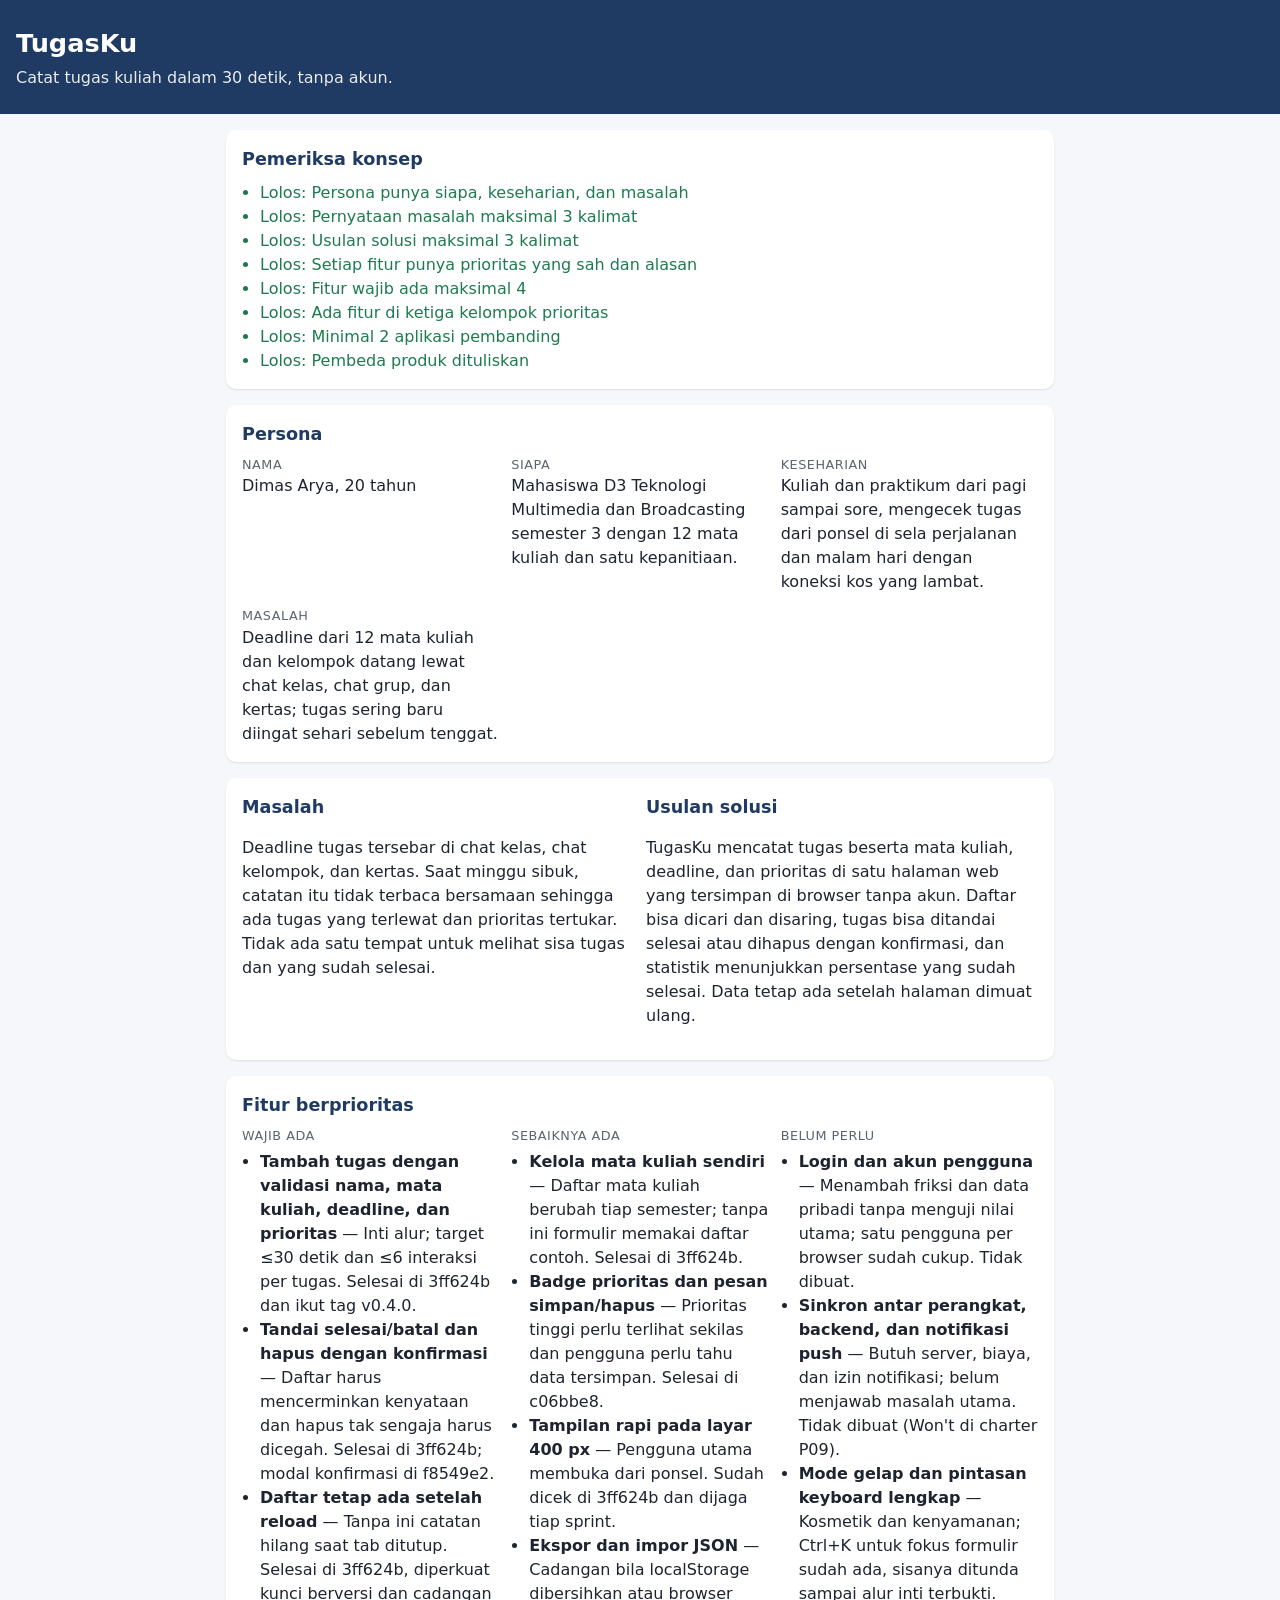
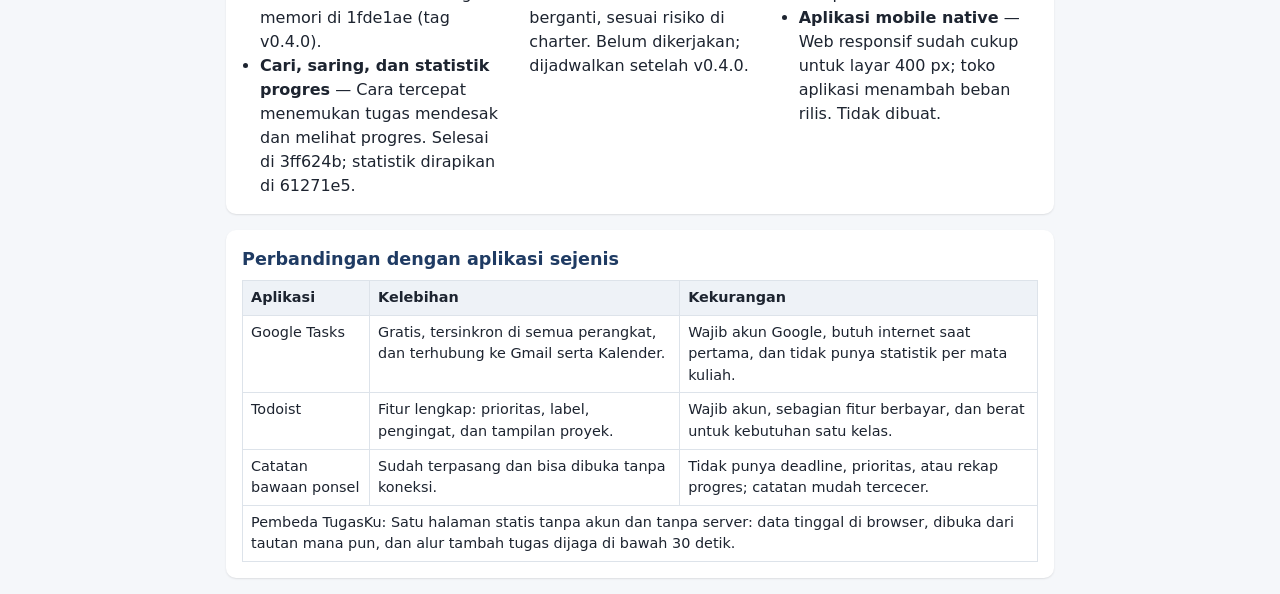
==== docs/konsep/index.html @ 24a58039 "docs(konsep): halaman konsep produk Tugas 7 dengan persona dan bukti fitur" ====
<!doctype html>
<html lang="id">
<head>
  <meta charset="utf-8">
  <meta name="viewport" content="width=device-width, initial-scale=1">
  <title>Halaman Konsep Produk — Templat Tugas 7</title>
  <style>
    :root { --biru: #1f3b63; --aksen: #2f7de1; --abu: #5b6470; --merah: #b42318; --hijau: #1e7b4f; }
    * { box-sizing: border-box; }
    body { margin: 0; font-family: system-ui, "Segoe UI", sans-serif; background: #f5f7fa; color: #1d2430; line-height: 1.5; }
    header { background: var(--biru); color: #fff; padding: 24px 16px; }
    header h1 { margin: 0 0 4px; font-size: 1.6rem; }
    header p { margin: 0; opacity: .9; }
    main { max-width: 860px; margin: 0 auto; padding: 16px; display: grid; gap: 16px; }
    section { background: #fff; border-radius: 10px; padding: 16px; box-shadow: 0 1px 2px #0000001a; }
    h2 { margin: 0 0 8px; font-size: 1.1rem; color: var(--biru); }
    .kolom { display: grid; grid-template-columns: repeat(auto-fit, minmax(220px, 1fr)); gap: 12px; }
    .label { font-size: .8rem; text-transform: uppercase; letter-spacing: .04em; color: var(--abu); }
    ul { margin: 4px 0 0; padding-left: 18px; }
    table { width: 100%; border-collapse: collapse; font-size: .9rem; }
    th, td { border: 1px solid #dde3ea; padding: 6px 8px; text-align: left; vertical-align: top; }
    th { background: #eef2f7; }
    .periksa li.gagal { color: var(--merah); }
    .periksa li.lolos { color: var(--hijau); }
    @media print { header { background: #fff; color: var(--biru); } section { box-shadow: none; border: 1px solid #dde3ea; } }
  </style>
</head>
<body>
  <header>
    <h1 id="nama"></h1>
    <p id="tagline"></p>
  </header>
  <main>
    <section class="periksa" aria-live="polite">
      <h2>Pemeriksa konsep</h2>
      <ul id="periksa"></ul>
    </section>
    <section>
      <h2>Persona</h2>
      <div class="kolom" id="persona"></div>
    </section>
    <section class="kolom">
      <div><h2>Masalah</h2><p id="masalah"></p></div>
      <div><h2>Usulan solusi</h2><p id="solusi"></p></div>
    </section>
    <section>
      <h2>Fitur berprioritas</h2>
      <div class="kolom" id="fitur"></div>
    </section>
    <section>
      <h2>Perbandingan dengan aplikasi sejenis</h2>
      <div style="overflow-x:auto"><table id="banding"></table></div>
    </section>
  </main>
  <script src="konsep.js" defer></script>
  <script src="tampil.js" defer></script>
</body>
</html>
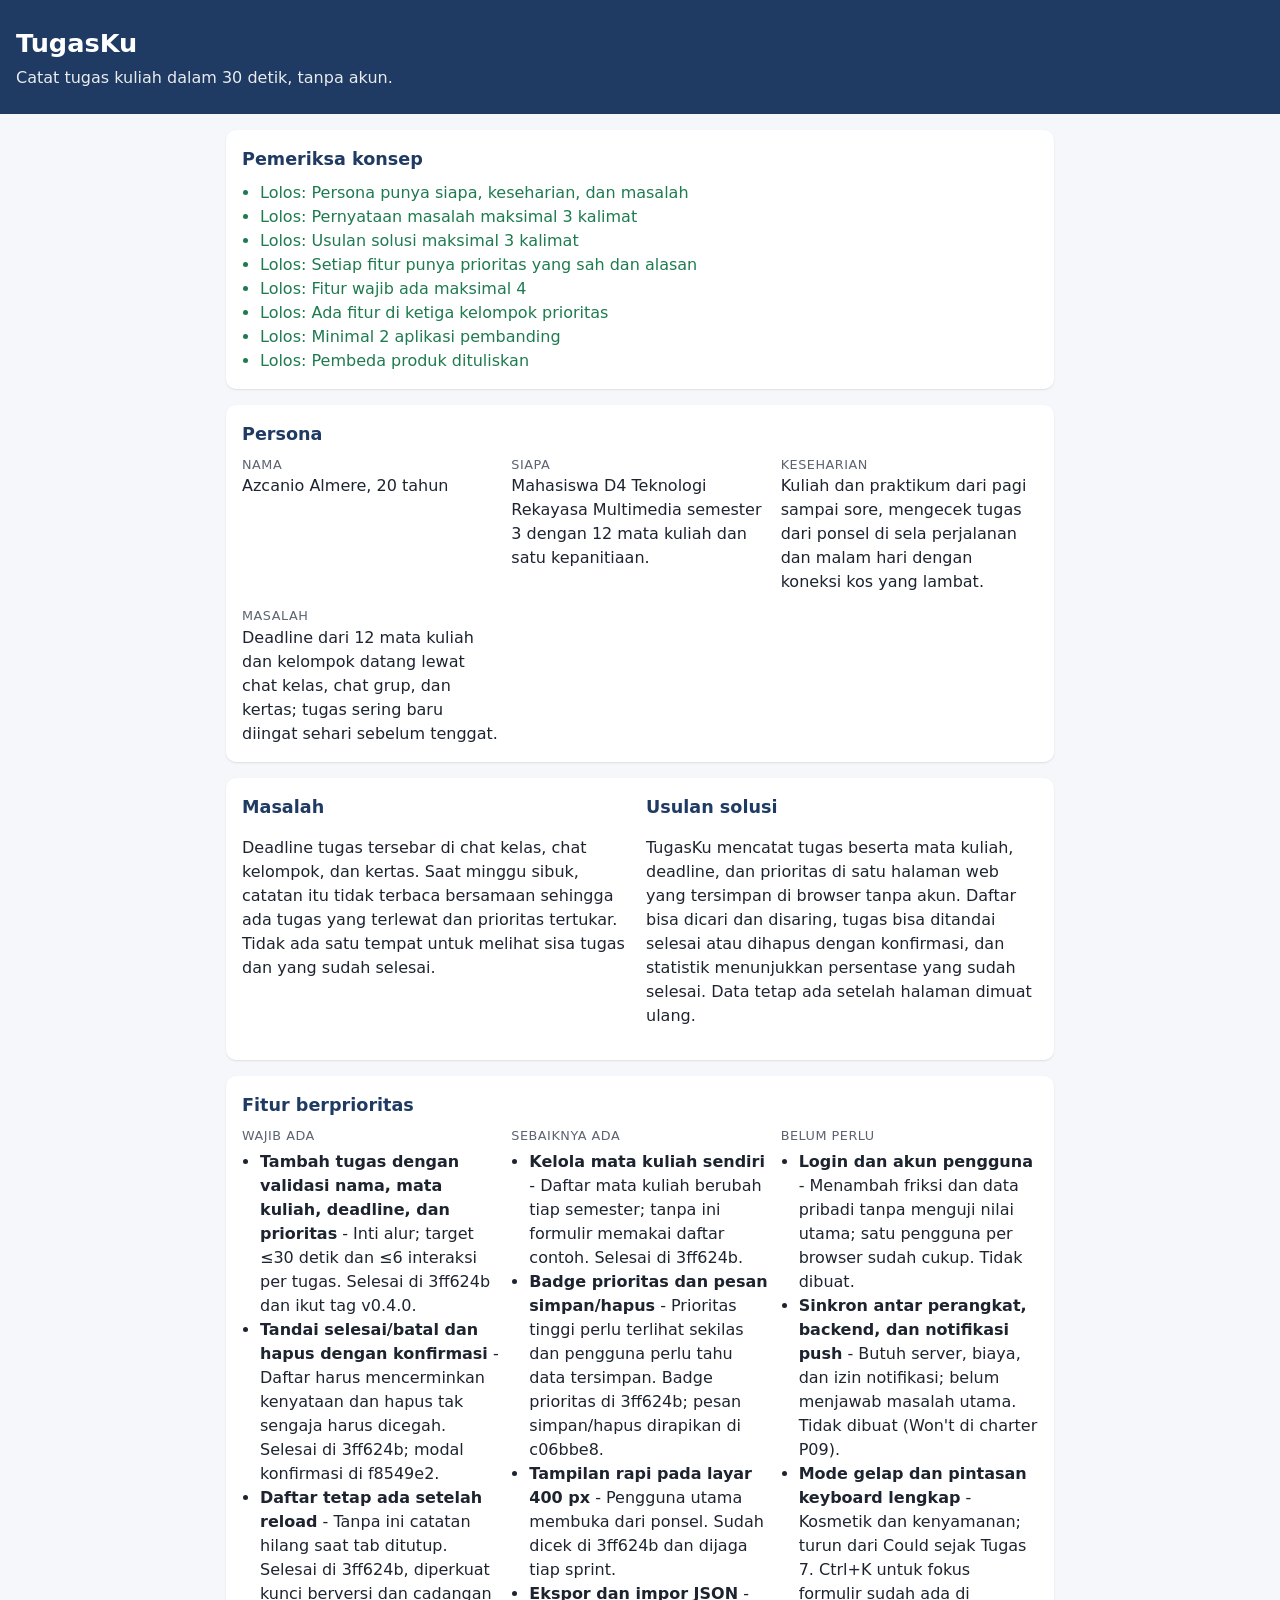
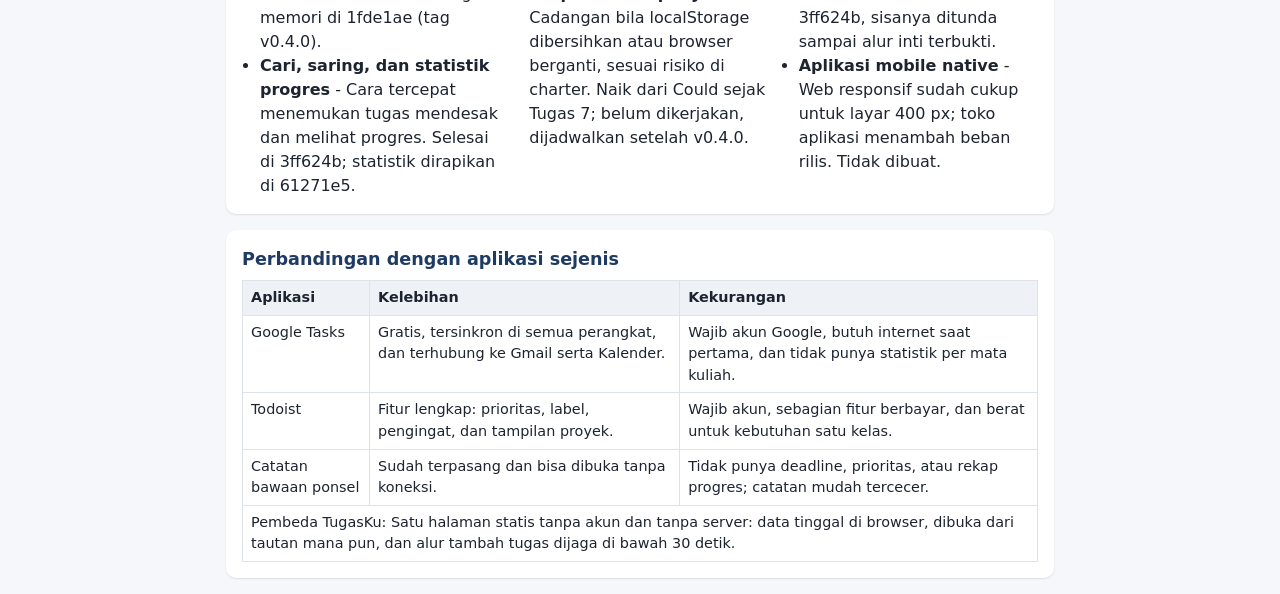
==== commit f99d2a3a: "style: ganti em dash dengan tanda hubung" ====
--- a/docs/konsep/index.html
+++ b/docs/konsep/index.html
@@ -3,7 +3,7 @@
 <head>
   <meta charset="utf-8">
   <meta name="viewport" content="width=device-width, initial-scale=1">
-  <title>Halaman Konsep Produk — Templat Tugas 7</title>
+  <title>Halaman Konsep Produk - Templat Tugas 7</title>
   <style>
     :root { --biru: #1f3b63; --aksen: #2f7de1; --abu: #5b6470; --merah: #b42318; --hijau: #1e7b4f; }
     * { box-sizing: border-box; }
